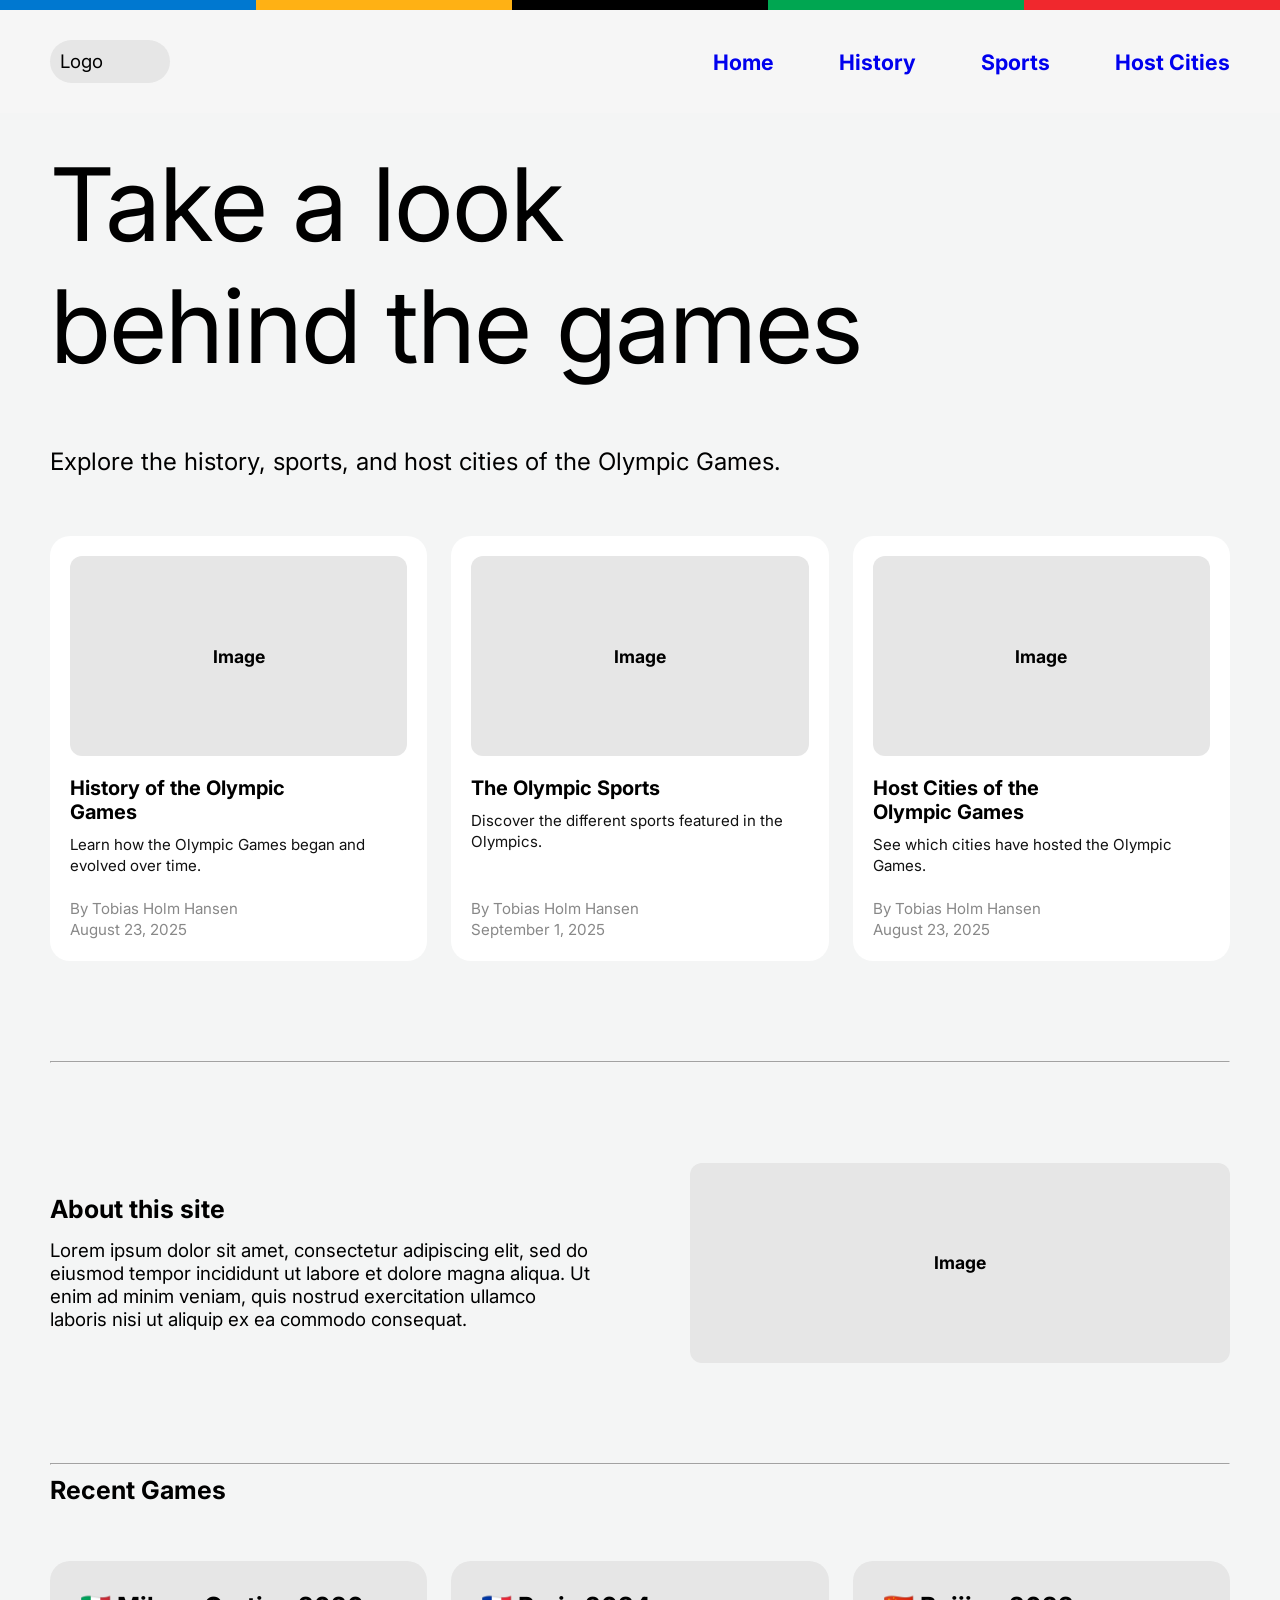
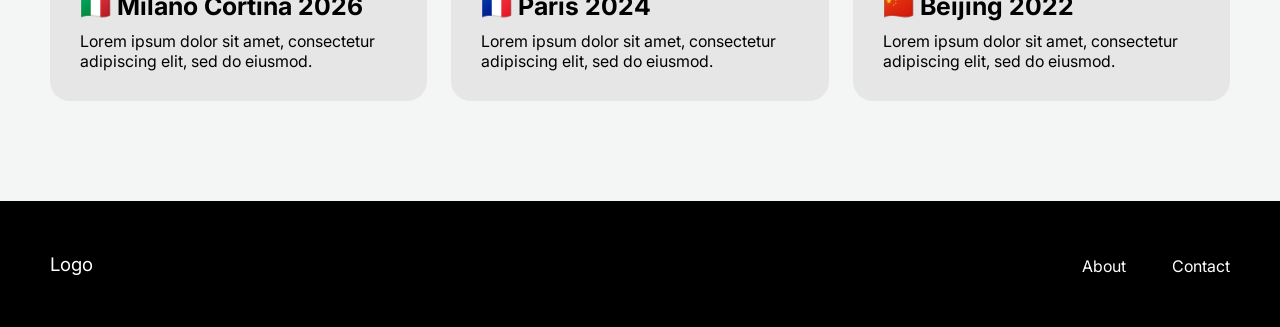
==== index.html @ b589bd87 "Initial commit" ====
<!DOCTYPE html>
<html lang="en">
<head>
    <link rel="stylesheet" type="text/css" href="styles.css">
    <meta charset="UTF-8">
    <title>Title</title>
</head>
<body>
<section class="top-brand-line">
    <div id="brand-color-1"></div>
    <div id="brand-color-2"></div>
    <div id="brand-color-3"></div>
    <div id="brand-color-4"></div>
    <div id="brand-color-5"></div>
</section>
<header>
    <div id="logo">
        <p>Logo</p>
    </div>
    <div>
        <nav class="main-navigation">
            <a href="index.html">Home</a>
            <a href="history.html">History</a>
            <a href="sports.html">Sports</a>
            <a href="host-cities.html">Host Cities</a>
        </nav>
    </div>
</header>
<main>
    <section class="front-page-hero">
        <h1 id="front-page-hero-text">Take a look behind the games</h1>
        <p class="front-page-hero-subtext">Explore the history, sports, and host cities of the Olympic Games.</p>
    </section>
    <section>
        <div class="highlighted-content-cards">
            <article class="card">
                <div class="card-image-placeholder">Image</div>
                <div class="card-content">
                    <h3 class="card-title">History of the Olympic Games</h3>
                    <p class="card-description">Learn how the Olympic Games began and evolved over time.</p>
                </div>
                <div class="card-meta">
                    <p>By Tobias Holm Hansen</p>
                    <p>August 23, 2025</p>
                </div>
            </article>
            <article class="card">
                <div class="card-image-placeholder">Image</div>
                <div class="card-content">
                    <h3 class="card-title">The Olympic Sports</h3>
                    <p class="card-description">Discover the different sports featured in the Olympics.</p>
                </div>
                <div class="card-meta">
                    <p>By Tobias Holm Hansen</p>
                    <p>September 1, 2025</p>
                </div>
            </article>
            <article class="card">
                <div class="card-image-placeholder">Image</div>
                <div class="card-content">
                    <h3 class="card-title">Host Cities of the Olympic Games</h3>
                    <p class="card-description">See which cities have hosted the Olympic Games.</p>
                </div>
                <div class="card-meta">
                    <p>By Tobias Holm Hansen</p>
                    <p>August 23, 2025</p>
                </div>
            </article>
        </div>
    </section>
    <hr>
    <section class="front-page-about-section">
        <div id="front-page-about-text">
            <h3>About this site</h3>
            <p>Lorem ipsum dolor sit amet, consectetur adipiscing elit, sed do eiusmod tempor incididunt ut labore et dolore magna aliqua. Ut enim ad minim veniam, quis nostrud exercitation ullamco laboris nisi ut aliquip ex ea commodo consequat.</p>
        </div>
        <div id="front-page-about-image">
            <div class="card-image-placeholder">Image</div>
        </div>
    </section>
    <hr>
    <h3>Recent Games</h3>
    <section id="recent-games-section">
        <div class="recent-games-card">
            <h3>🇮🇹 Milano Cortina 2026</h3>
            <p>Lorem ipsum dolor sit amet, consectetur adipiscing elit, sed do eiusmod.</p>
        </div>
        <div class="recent-games-card">
            <h3>🇫🇷 Paris 2024</h3>
            <p>Lorem ipsum dolor sit amet, consectetur adipiscing elit, sed do eiusmod.</p>
        </div>
        <div class="recent-games-card">
            <h3>🇨🇳 Beijing 2022</h3>
            <p>Lorem ipsum dolor sit amet, consectetur adipiscing elit, sed do eiusmod.</p>
        </div>
    </section>
</main>
<footer>
    <div>
        <p>Logo</p>
    </div>
    <div></div>
        <nav>
            <a class="footer-link" href="about.html">About</a>
            <a class="footer-link" href="contact.html">Contact</a>
        </nav>
    </div>
</footer>
</body>
</html>
---- styles.css ----
@font-face {
    font-family: "Inter";
    src: url('assets/Inter_18pt-Bold.ttf');
    font-weight: 700;
}

@font-face {
    font-family: "Inter";
    src: url('assets/Inter_18pt-Regular.ttf');
    font-weight: 400;
}

@font-face {
    font-family: "Inter";
    src: url('assets/Inter_18pt-Thin.ttf');
    font-weight: 200;
}

body {
    font-family: Inter;
    font-size: 16pt;
    margin: 0;
    background-color: #f4f5f5;
}

h3{
    margin: 0px;
}

p{
    font-size: 14pt;
    margin: 0;
}

a{
    text-decoration: none;
}

hr{
    border-color: #F6F6F6;
}

main{
    padding-left: 50px;
    padding-right: 50px;
}

#logo p{
    background-color: #e6e6e6;
    border-radius: 100px;
    width: 100px;
    padding: 10px 10px 10px 10px;
}

.highlighted-content-cards {
    display: grid;
    grid-template-columns: repeat(3, 1fr);
    grid-template-rows: 1fr;
    grid-column-gap: 24px;
    margin-bottom: 100px;
}

.card{
    background-color: #ffffff;
    border-radius: 20px;
    padding: 20px;
    flex: 1;
    display: flex;
    flex-direction: column;
}

.card-image-placeholder{
    background-color: #e6e6e6;
    height: 200px;
    border-radius: 12px;
    display: flex;
    align-items: center;
    justify-content: center;
    font-weight: 700;
    font-size: 1.1rem;
}

.card-title{
    font-size: 1.25rem;
    font-weight: 700;
    margin: 20px 0 10px 0;
    width: 70%;
}

.card-description{
    font-size: 0.95rem;
    color: #111;
    line-height: 1.4;
    margin: 0;
}

.card-content {
    flex-grow: 1; /* Pushes the footer down if descriptions are unequal lengths */
    margin-bottom: 20px;
}

.card-meta p{
    color: #888888;
    margin: 2px 0;
    font-size: 0.95rem;
}

header{
    background-color: #F6F6F6;
    padding: 30px 50px;
    display: flex;
    align-items: center;
    justify-content: space-between;
}

footer{
    background-color: black;
    padding: 50px 50px 50px 50px;
    display: flex;
    align-items: center;
    justify-content: space-between;
    color: white;
}

.footer-link{
    font-size: 12pt;
    color: white;
    margin-left: 40px;
}

.main-navigation{
    font-size: 16pt;
    font-weight: 700;
}

.main-navigation a{
    margin-left: 60px;
}

.main-navigation a:visited {
    text-decoration: none;
    color: black;
}

.main-navigation a:hover {
    text-decoration: none;
    color: gray;
}

.top-brand-line{
    display: flex;
    height: 10px;
}

#brand-color-1{
    background-color: #0078D0;
    width: 20%;
}

#brand-color-2{
    background-color: #FFB114;
    width: 20%;
}

#brand-color-3{
    background-color: #000000;
    width: 20%;
}

#brand-color-4{
    background-color: #00A651;
    width: 20%;
}

#brand-color-5{
    background-color: #F0282D;
    width: 20%;
}

#front-page-hero-text{
    font-size: 76pt;
    width: 70%;
    margin-top: 30px;
    margin-bottom: 60px;
    font-weight: 400;
    letter-spacing: -2px;
}

.front-page-hero-subtext{
    font-size: 24px;
    margin-bottom: 60px;
}

.front-page-about-section{
    display: grid;
    grid-template-columns: repeat(2, 1fr);
    grid-template-rows: 1fr;
    grid-column-gap: 100px;
    margin-top: 100px;
    margin-bottom: 100px;
    align-items: center;
}

#front-page-about-text p{
    margin-top: 15px;
}

#recent-games-section{
    display: grid;
    grid-template-columns: repeat(3, 1fr);
    grid-template-rows: 1fr;
    grid-column-gap: 24px;
    margin-bottom: 100px;
    margin-top: 56px;
}

.recent-games-card{
    background-color: #e6e6e6;
    border-radius: 20px;
    padding: 30px 30px 30px 30px;
}

.recent-games-card p{
    font-size: 16px;
    margin-top: 10px;
}

.page-title-area{
    margin-right: 50%;
}

.post-title{
    font-size: 62pt;
    font-weight: 400;
    letter-spacing: -2px;
    margin: 30px 0 30px 0;
}

.page-title{
    font-size: 62pt;
    font-weight: 400;
    letter-spacing: -2px;
    margin: 140px 0 140px 0;
}

.page-meta{
    font-size:10pt;
    color: #888888;
    margin-bottom: 30px;
}

.post-content{
    margin-bottom: 80px;
}

.post-content-text-paragraph{
    margin-top: 30px;
}
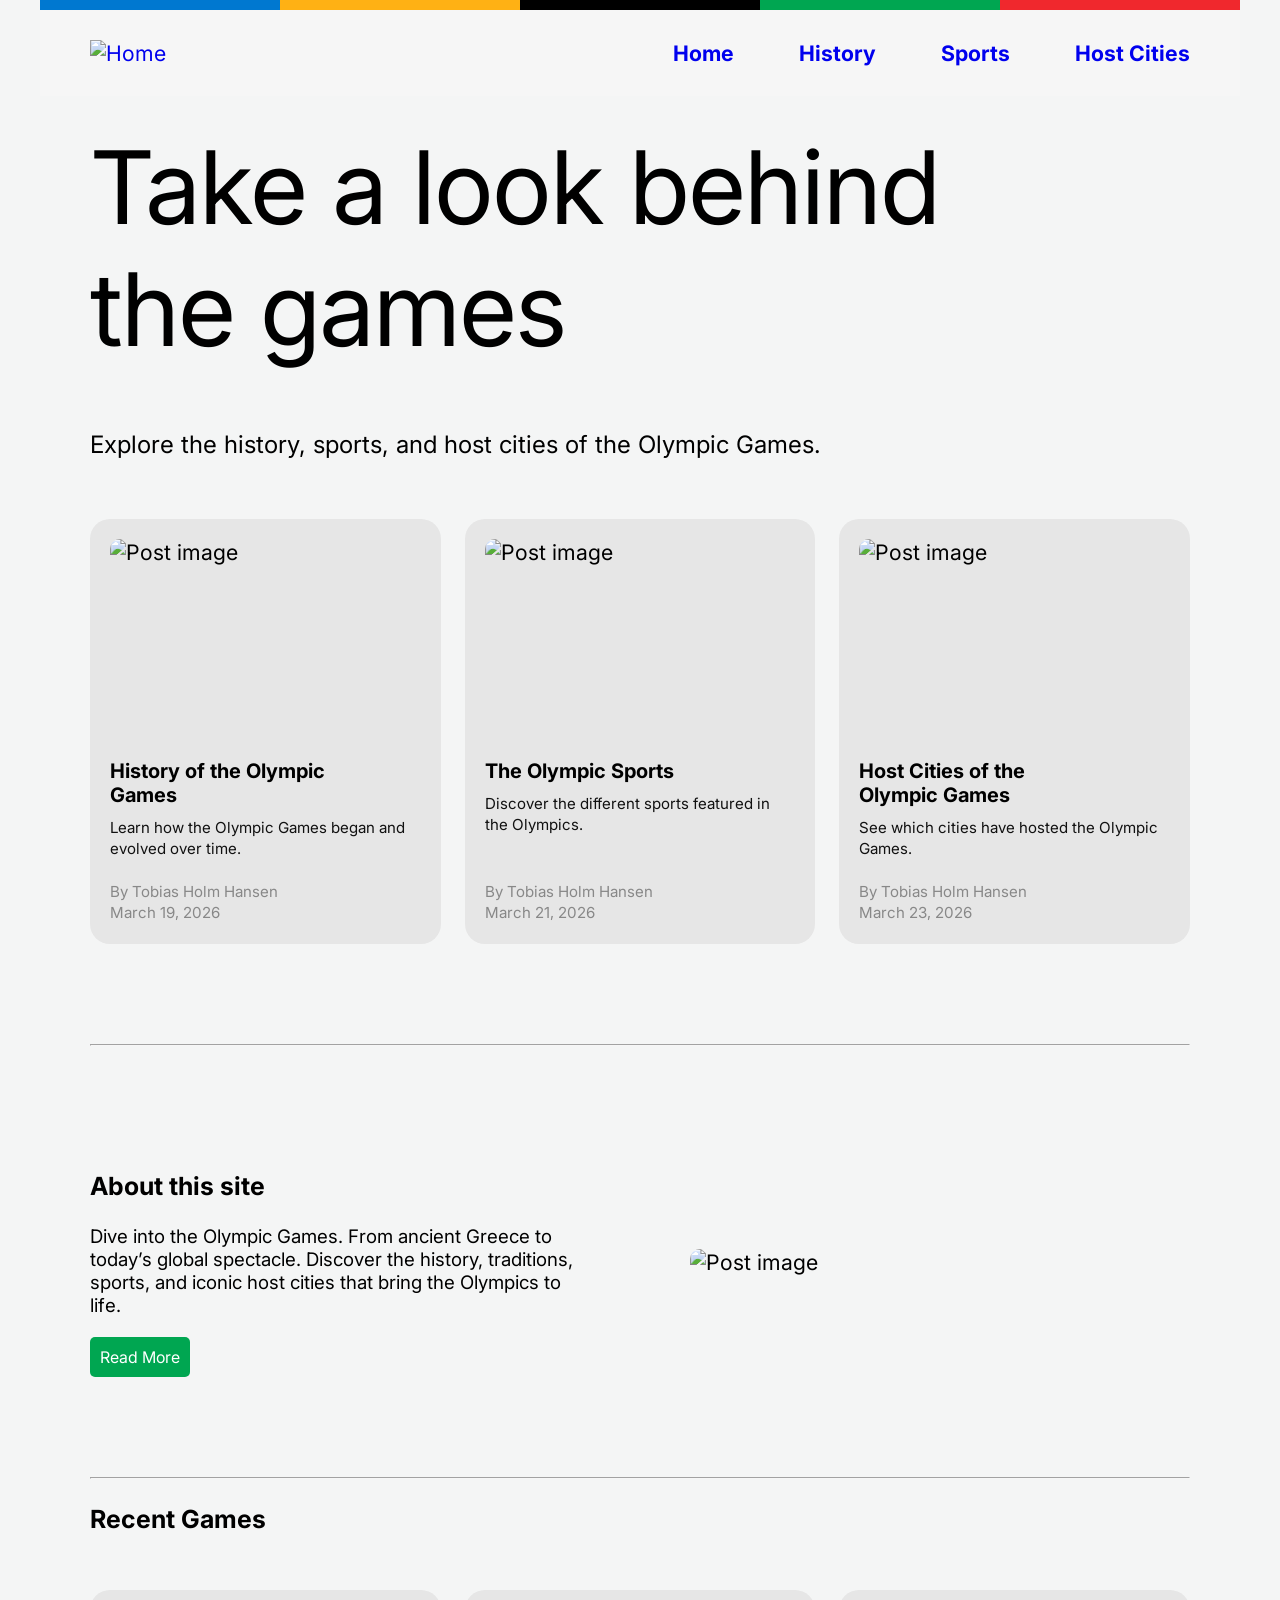
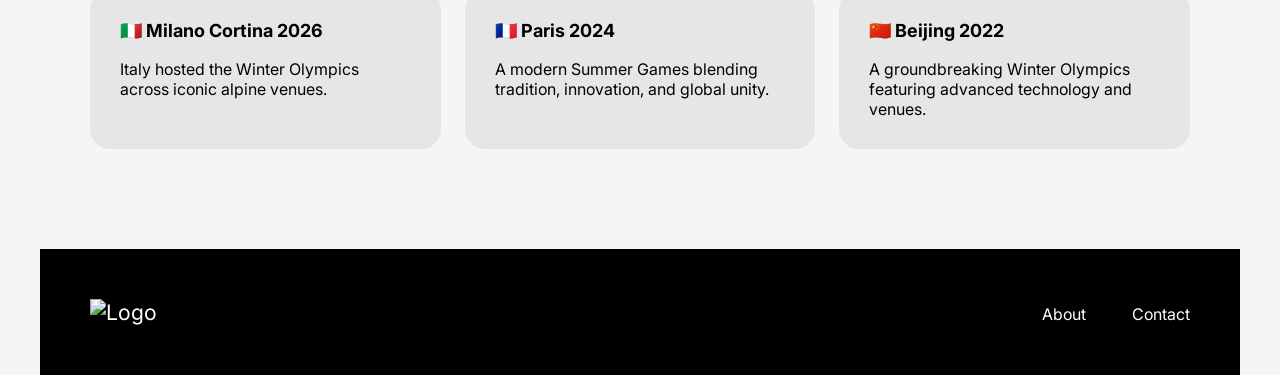
==== commit 100d2d11: "Add files via upload" ====
--- a/index.html
+++ b/index.html
@@ -14,17 +14,20 @@
     <div id="brand-color-5"></div>
 </section>
 <header>
-    <div id="logo">
-        <p>Logo</p>
+    <div id="header-logo">
+        <a href="index.html">
+            <img src="assets/olympic-hub-logo-01.png" alt="Home">
+        </a>
     </div>
-    <div>
-        <nav class="main-navigation">
-            <a href="index.html">Home</a>
-            <a href="history.html">History</a>
-            <a href="sports.html">Sports</a>
-            <a href="host-cities.html">Host Cities</a>
-        </nav>
-    </div>
+
+    <button class="menu-toggle">☰</button>
+
+    <nav class="main-navigation">
+        <a href="index.html">Home</a>
+        <a href="history.html">History</a>
+        <a href="sports.html">Sports</a>
+        <a href="host-cities.html">Host Cities</a>
+    </nav>
 </header>
 <main>
     <section class="front-page-hero">
@@ -33,37 +36,37 @@
     </section>
     <section>
         <div class="highlighted-content-cards">
-            <article class="card">
-                <div class="card-image-placeholder">Image</div>
+            <article class="card card-1" onclick="location.href='history.html';" style="cursor: pointer;">
+                <img class="card-image" src="assets/post-image-03.webp" alt="Post image">
                 <div class="card-content">
                     <h3 class="card-title">History of the Olympic Games</h3>
                     <p class="card-description">Learn how the Olympic Games began and evolved over time.</p>
                 </div>
                 <div class="card-meta">
                     <p>By Tobias Holm Hansen</p>
-                    <p>August 23, 2025</p>
+                    <p>March 19, 2026</p>
                 </div>
             </article>
-            <article class="card">
-                <div class="card-image-placeholder">Image</div>
+            <article class="card card-2" onclick="location.href='sports.html';" style="cursor: pointer;">
+                <img class="card-image" src="assets/post-image-02.webp" alt="Post image">
                 <div class="card-content">
                     <h3 class="card-title">The Olympic Sports</h3>
                     <p class="card-description">Discover the different sports featured in the Olympics.</p>
                 </div>
                 <div class="card-meta">
                     <p>By Tobias Holm Hansen</p>
-                    <p>September 1, 2025</p>
+                    <p>March 21, 2026</p>
                 </div>
             </article>
-            <article class="card">
-                <div class="card-image-placeholder">Image</div>
+            <article class="card card-3" onclick="location.href='host-cities.html';" style="cursor: pointer;">
+                <img class="card-image" src="assets/post-image-01.webp" alt="Post image">
                 <div class="card-content">
                     <h3 class="card-title">Host Cities of the Olympic Games</h3>
                     <p class="card-description">See which cities have hosted the Olympic Games.</p>
                 </div>
                 <div class="card-meta">
                     <p>By Tobias Holm Hansen</p>
-                    <p>August 23, 2025</p>
+                    <p>March 23, 2026</p>
                 </div>
             </article>
         </div>
@@ -72,10 +75,11 @@
     <section class="front-page-about-section">
         <div id="front-page-about-text">
             <h3>About this site</h3>
-            <p>Lorem ipsum dolor sit amet, consectetur adipiscing elit, sed do eiusmod tempor incididunt ut labore et dolore magna aliqua. Ut enim ad minim veniam, quis nostrud exercitation ullamco laboris nisi ut aliquip ex ea commodo consequat.</p>
+            <p>Dive into the Olympic Games. From ancient Greece to today’s global spectacle. Discover the history, traditions, sports, and iconic host cities that bring the Olympics to life.</p>
+            <a href="about.html" class="read-more-button">Read More</a>
         </div>
         <div id="front-page-about-image">
-            <div class="card-image-placeholder">Image</div>
+            <img class="card-image" src="assets/about-image-01.webp" alt="Post image">
         </div>
     </section>
     <hr>
@@ -83,21 +87,21 @@
     <section id="recent-games-section">
         <div class="recent-games-card">
             <h3>🇮🇹 Milano Cortina 2026</h3>
-            <p>Lorem ipsum dolor sit amet, consectetur adipiscing elit, sed do eiusmod.</p>
+            <p>Italy hosted the Winter Olympics across iconic alpine venues.</p>
         </div>
         <div class="recent-games-card">
             <h3>🇫🇷 Paris 2024</h3>
-            <p>Lorem ipsum dolor sit amet, consectetur adipiscing elit, sed do eiusmod.</p>
+            <p>A modern Summer Games blending tradition, innovation, and global unity.</p>
         </div>
         <div class="recent-games-card">
             <h3>🇨🇳 Beijing 2022</h3>
-            <p>Lorem ipsum dolor sit amet, consectetur adipiscing elit, sed do eiusmod.</p>
+            <p>A groundbreaking Winter Olympics featuring advanced technology and venues.</p>
         </div>
     </section>
 </main>
 <footer>
-    <div>
-        <p>Logo</p>
+    <div id="footer-logo">
+        <img src="assets/olympic-hub-logo-02.png" alt="Logo">
     </div>
     <div></div>
         <nav>
@@ -106,5 +110,13 @@
         </nav>
     </div>
 </footer>
+<script>
+    const toggle = document.querySelector('.menu-toggle');
+    const nav = document.querySelector('.main-navigation');
+
+    toggle.addEventListener('click', () => {
+        nav.classList.toggle('active');
+    });
+</script>
 </body>
 </html>
--- a/styles.css
+++ b/styles.css
@@ -19,15 +19,17 @@
 body {
     font-family: Inter;
     font-size: 16pt;
+    background-color: #f4f5f5;
+    max-width: 1200px;
+    margin: 0 auto;
+}
+
+p{
+    font-size: 14pt;
     margin: 0;
-    background-color: #f4f5f5;
-}
-
-h3{
-    margin: 0px;
-}
-
-p{
+}
+
+li{
     font-size: 14pt;
     margin: 0;
 }
@@ -61,23 +63,25 @@
 }
 
 .card{
-    background-color: #ffffff;
+    background-color: #e6e6e6;
     border-radius: 20px;
     padding: 20px;
     flex: 1;
     display: flex;
     flex-direction: column;
-}
-
-.card-image-placeholder{
-    background-color: #e6e6e6;
-    height: 200px;
-    border-radius: 12px;
-    display: flex;
-    align-items: center;
-    justify-content: center;
-    font-weight: 700;
-    font-size: 1.1rem;
+    transition: background-color 0.3s ease;
+}
+
+.card-1:hover {
+    background-color: #FFB114;
+}
+
+.card-2:hover {
+    background-color: #00A651;
+}
+
+.card-3:hover {
+    background-color: #0078D0;
 }
 
 .card-title{
@@ -179,7 +183,7 @@
 
 #front-page-hero-text{
     font-size: 76pt;
-    width: 70%;
+    width: 80%;
     margin-top: 30px;
     margin-bottom: 60px;
     font-weight: 400;
@@ -225,8 +229,13 @@
     margin-top: 10px;
 }
 
+.recent-games-card h3{
+    font-size: 18px;
+    margin-top: 0;
+}
+
 .page-title-area{
-    margin-right: 50%;
+    margin-right: 30%;
 }
 
 .post-title{
@@ -255,4 +264,205 @@
 
 .post-content-text-paragraph{
     margin-top: 30px;
+}
+
+#text-only-button{
+    font-size: 14pt;
+    color: #0078D0;
+}
+
+.read-more-button{
+    display: inline-block;
+    background-color: #00A651;
+    color: white;
+    font-size: 12pt;
+    padding: 10px;
+    margin-top: 20px;
+    border-radius: 5px;
+}
+
+.read-more-button:hover{
+    display: inline-block;
+    background-color: #0078D0;
+    color: white;
+    font-size: 12pt;
+    padding: 10px;
+    margin-top: 20px;
+}
+
+#header-logo img{
+    width: 150px;
+    height: auto;
+}
+
+#footer-logo img{
+    width: 200px;
+    height: auto;
+}
+
+.fs-input{
+    background-color: #e6e6e6;
+    width: 100%;
+    border-radius: 100px;
+    border-width: 0;
+    font-size: 16px;
+    padding: 15px 20px;
+    margin-top: 10px;
+}
+
+.fs-button{
+    background-color: #00A651;
+    width: 100%;
+    border-radius: 100px;
+    border-width: 0;
+    font-size: 18px;
+    padding-top: 15px;
+    padding-bottom: 15px;
+    margin-top: 30px;
+}
+
+.fs-label{
+    font-size: 18px;
+}
+
+.fs-field{
+    margin-top: 30px;
+}
+
+.fs-input,
+.fs-button {
+    box-sizing: border-box;
+}
+
+textarea.fs-input {
+    resize: none;
+}
+
+textarea.fs-input {
+    height: 150px;
+    border-radius: 30px;
+}
+
+.contact-form{
+    margin-top: 40px;
+}
+
+.post-image {
+    width: 100%;
+    height: 550px;
+    object-fit: cover;
+    border-radius: 10px;
+}
+
+.card-image {
+    width: 100%;
+    height: 200px;
+    object-fit: cover;
+    border-radius: 10px;
+}
+
+.menu-toggle {
+    display: none;
+    font-size: 28px;
+    background: none;
+    border: none;
+    cursor: pointer;
+}
+
+@media (max-width: 768px) {
+    .highlighted-content-cards,
+    #recent-games-section {
+        grid-template-columns: 1fr;
+    }
+
+    .front-page-about-section {
+        grid-template-columns: 1fr;
+        gap: 30px;
+    }
+
+    #front-page-hero-text {
+        font-size: 56px;
+        width: 80%;
+    }
+
+    .post-title,
+    .page-title {
+        font-size: 36px;
+        margin: 40px 0;
+    }
+
+    .main {
+        padding-left: 20px;
+        padding-right: 20px;
+    }
+
+    .header{
+        padding: 20px;
+        flex-direction: column;
+        align-items: flex-start;
+        gap: 20px;
+    }
+
+    .main-navigation {
+        flex-direction: column;
+        gap: 10px;
+    }
+
+    .main-navigation a {
+        margin-left: 0;
+    }
+
+    .card{
+        margin-bottom: 30px;
+    }
+
+    .recent-games-card{
+        margin-bottom: 30px;
+    }
+
+    .menu-toggle {
+        display: block;
+        z-index: 1001;
+    }
+
+    .main-navigation {
+        position: fixed;
+        top: 0;
+        left: 0;
+        width: 100%;
+        height: auto;
+
+        background-color: white;
+
+        display: flex;
+        flex-direction: column;
+        align-items: center;
+
+        padding: 80px 0px 20px 0px;
+
+        transform: translateY(-100%); /* hidden above screen */
+        transition: transform 0.3s ease;
+
+        z-index: 1000;
+
+        box-shadow: 0 4px 20px rgba(0,0,0,0.2);
+    }
+
+    .main-navigation.active {
+        transform: translateY(0);
+    }
+
+    .header {
+        flex-direction: column;
+        align-items: flex-start;
+    }
+
+    .main-navigation a {
+        margin: 10px 0;
+        font-size: 18px;
+    }
+
+    header {
+        flex-direction: row;
+    }
 }
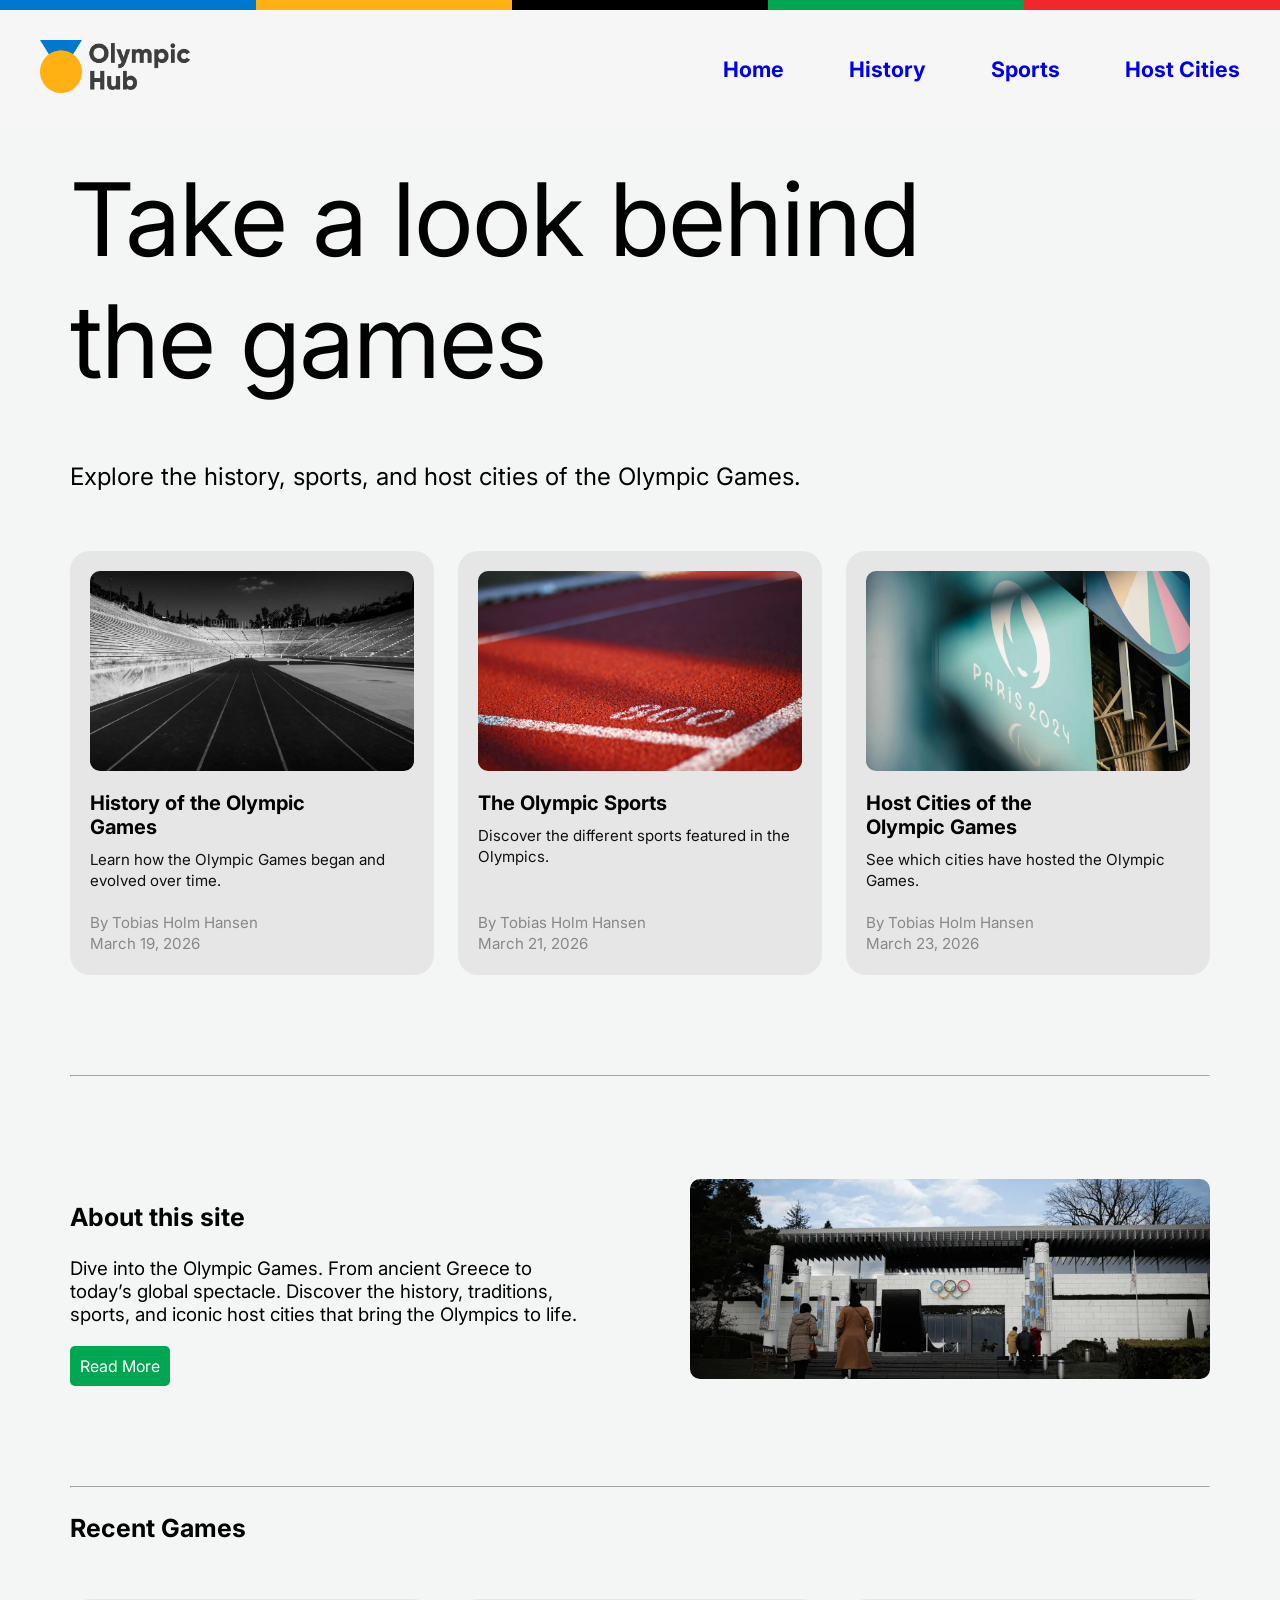
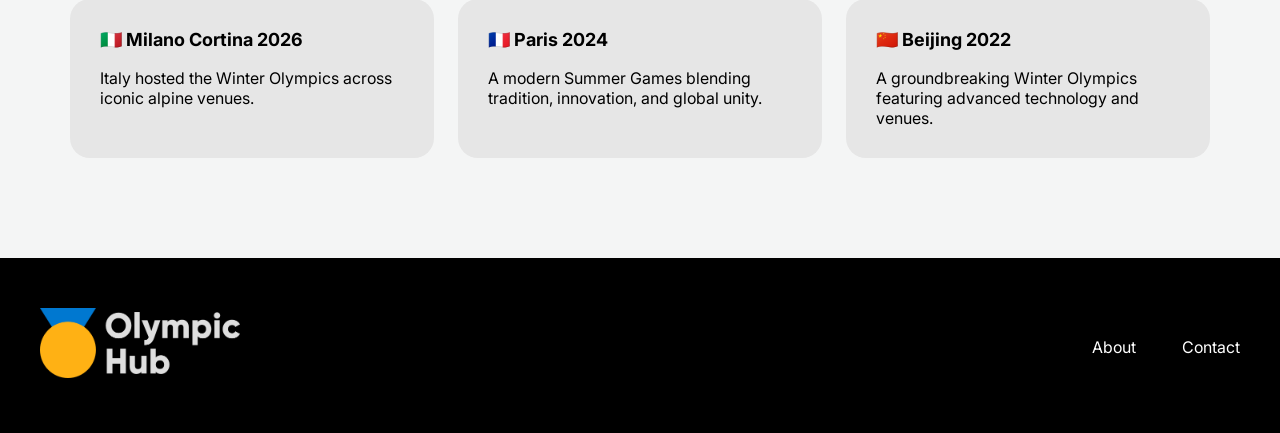
==== commit 26effa75: "Add files via upload" ====
--- a/index.html
+++ b/index.html
@@ -14,6 +14,7 @@
     <div id="brand-color-5"></div>
 </section>
 <header>
+    <div class="container">
     <div id="header-logo">
         <a href="index.html">
             <img src="assets/olympic-hub-logo-01.png" alt="Home">
@@ -28,8 +29,10 @@
         <a href="sports.html">Sports</a>
         <a href="host-cities.html">Host Cities</a>
     </nav>
+    </div>
 </header>
 <main>
+    <div class="container">
     <section class="front-page-hero">
         <h1 id="front-page-hero-text">Take a look behind the games</h1>
         <p class="front-page-hero-subtext">Explore the history, sports, and host cities of the Olympic Games.</p>
@@ -98,8 +101,10 @@
             <p>A groundbreaking Winter Olympics featuring advanced technology and venues.</p>
         </div>
     </section>
+    </div>
 </main>
 <footer>
+    <div class="container">
     <div id="footer-logo">
         <img src="assets/olympic-hub-logo-02.png" alt="Logo">
     </div>
@@ -108,6 +113,7 @@
             <a class="footer-link" href="about.html">About</a>
             <a class="footer-link" href="contact.html">Contact</a>
         </nav>
+    </div>
     </div>
 </footer>
 <script>
--- a/styles.css
+++ b/styles.css
@@ -20,8 +20,13 @@
     font-family: Inter;
     font-size: 16pt;
     background-color: #f4f5f5;
+    margin: 0;
+}
+
+.container {
     max-width: 1200px;
     margin: 0 auto;
+    padding: 0 20px;
 }
 
 p{
@@ -109,21 +114,27 @@
     font-size: 0.95rem;
 }
 
-header{
+header {
     background-color: #F6F6F6;
-    padding: 30px 50px;
+}
+
+header .container {
     display: flex;
     align-items: center;
     justify-content: space-between;
-}
-
-footer{
+    padding: 30px 20px;
+}
+
+footer {
     background-color: black;
-    padding: 50px 50px 50px 50px;
+    color: white;
+}
+
+footer .container {
     display: flex;
     align-items: center;
     justify-content: space-between;
-    color: white;
+    padding: 50px 20px;
 }
 
 .footer-link{
@@ -369,7 +380,7 @@
     cursor: pointer;
 }
 
-@media (max-width: 768px) {
+@media (max-width: 1000px) {
     .highlighted-content-cards,
     #recent-games-section {
         grid-template-columns: 1fr;
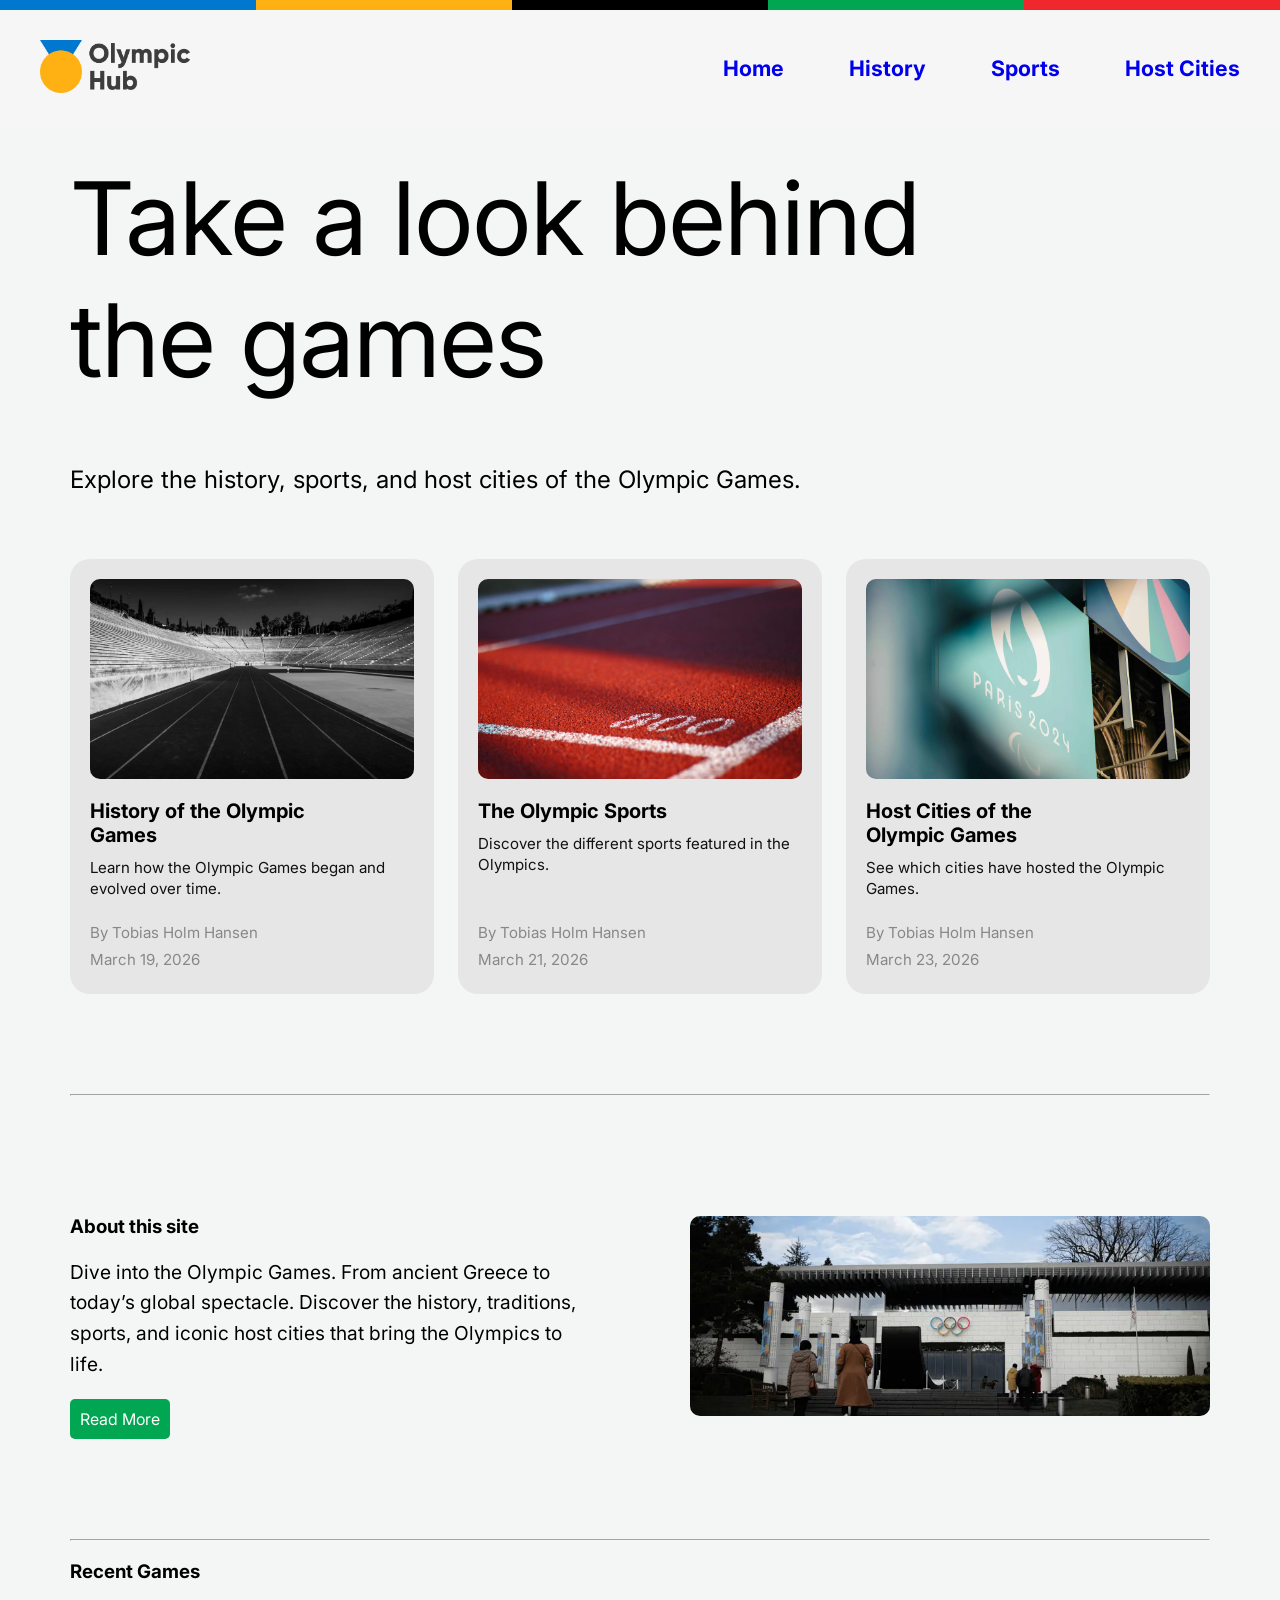
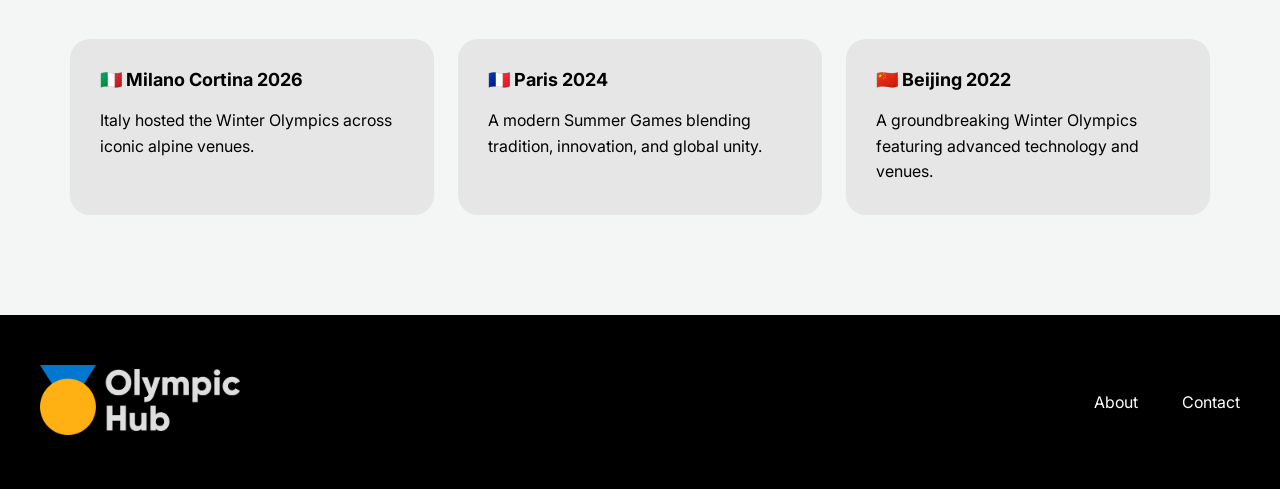
==== commit 5a470809: "Add files via upload" ====
--- a/index.html
+++ b/index.html
@@ -1,6 +1,7 @@
 <!DOCTYPE html>
 <html lang="en">
 <head>
+    <meta name="viewport" content="width=device-width, initial-scale=1.0">
     <link rel="stylesheet" type="text/css" href="styles.css">
     <meta charset="UTF-8">
     <title>Title</title>
--- a/styles.css
+++ b/styles.css
@@ -18,7 +18,7 @@
 
 body {
     font-family: Inter;
-    font-size: 16pt;
+    font-size: 16px;
     background-color: #f4f5f5;
     margin: 0;
 }
@@ -30,12 +30,13 @@
 }
 
 p{
-    font-size: 14pt;
+    font-size: 1.2rem;
     margin: 0;
+    line-height: 1.6;
 }
 
 li{
-    font-size: 14pt;
+    font-size: 1.2rem;
     margin: 0;
 }
 
@@ -138,7 +139,7 @@
 }
 
 .footer-link{
-    font-size: 12pt;
+    font-size: 1rem;
     color: white;
     margin-left: 40px;
 }
@@ -476,4 +477,8 @@
     header {
         flex-direction: row;
     }
+
+    body{
+        font-size: 18px;
+    }
 }
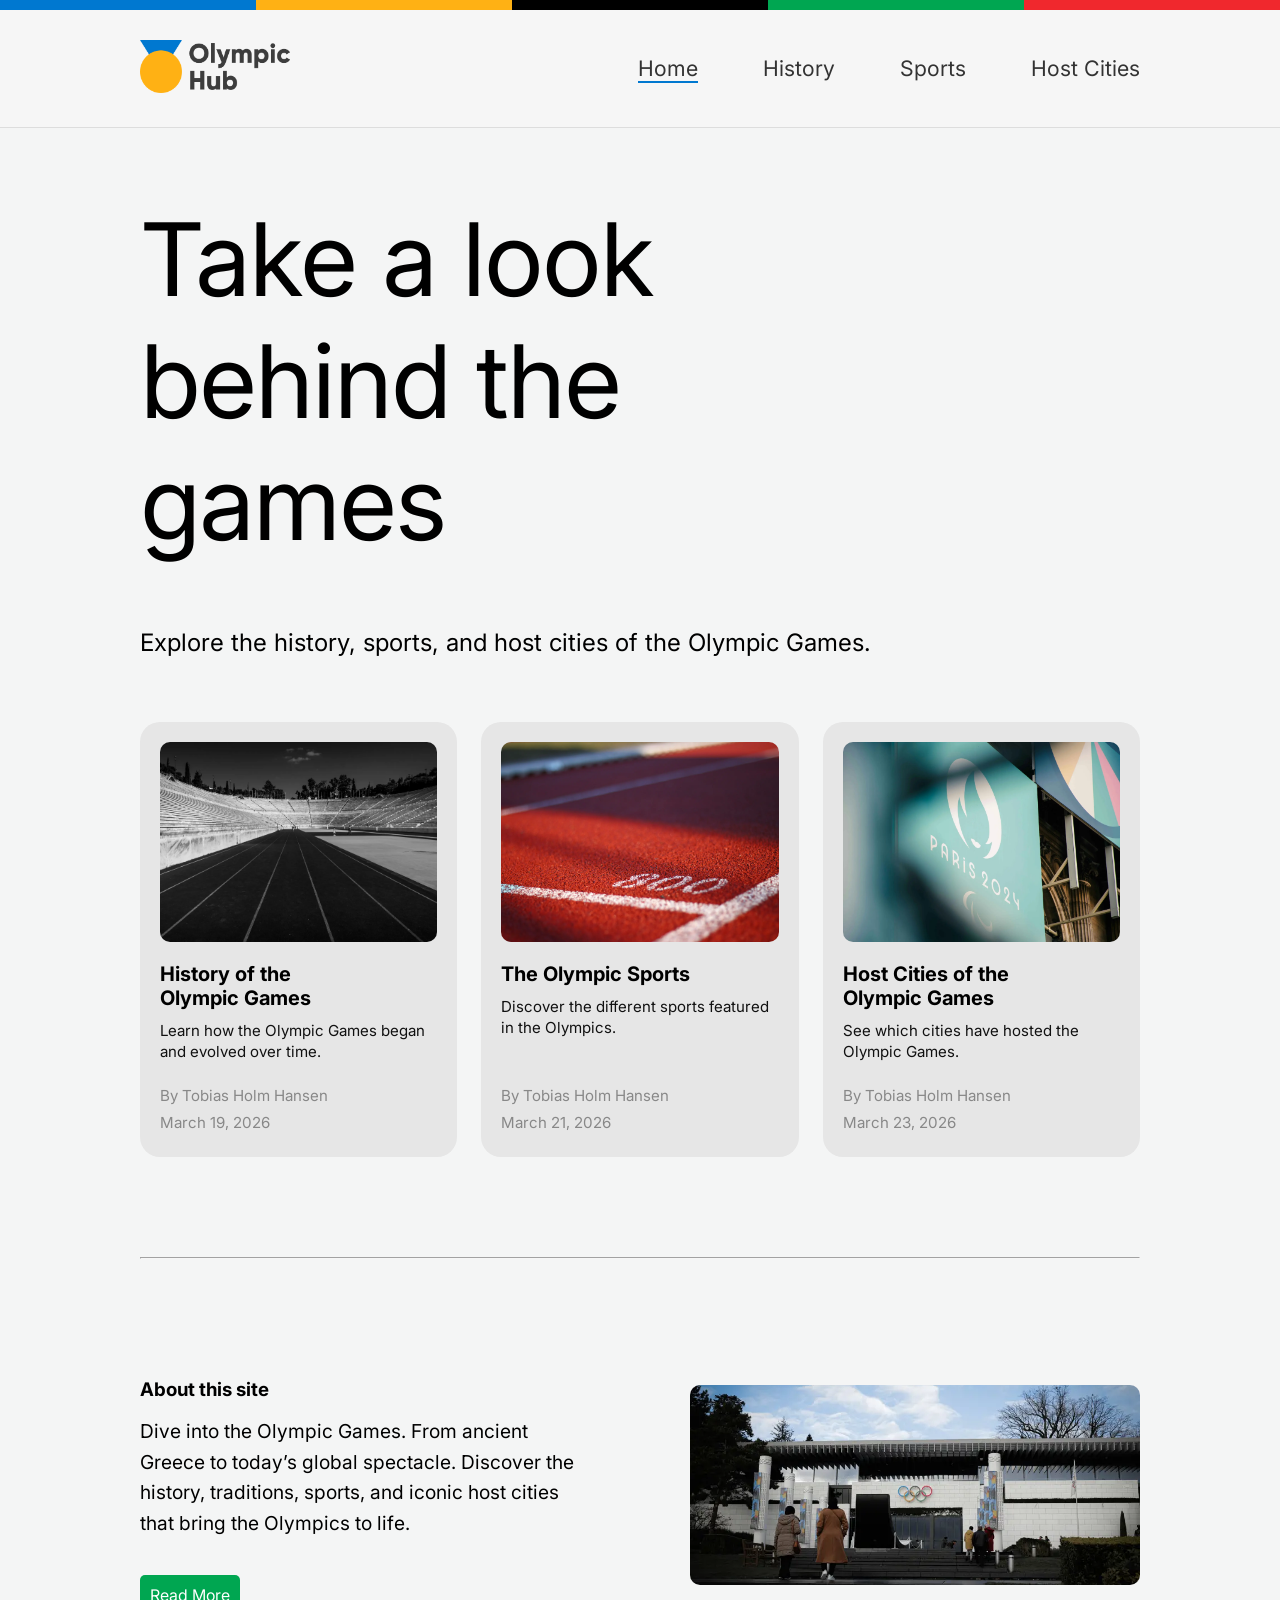
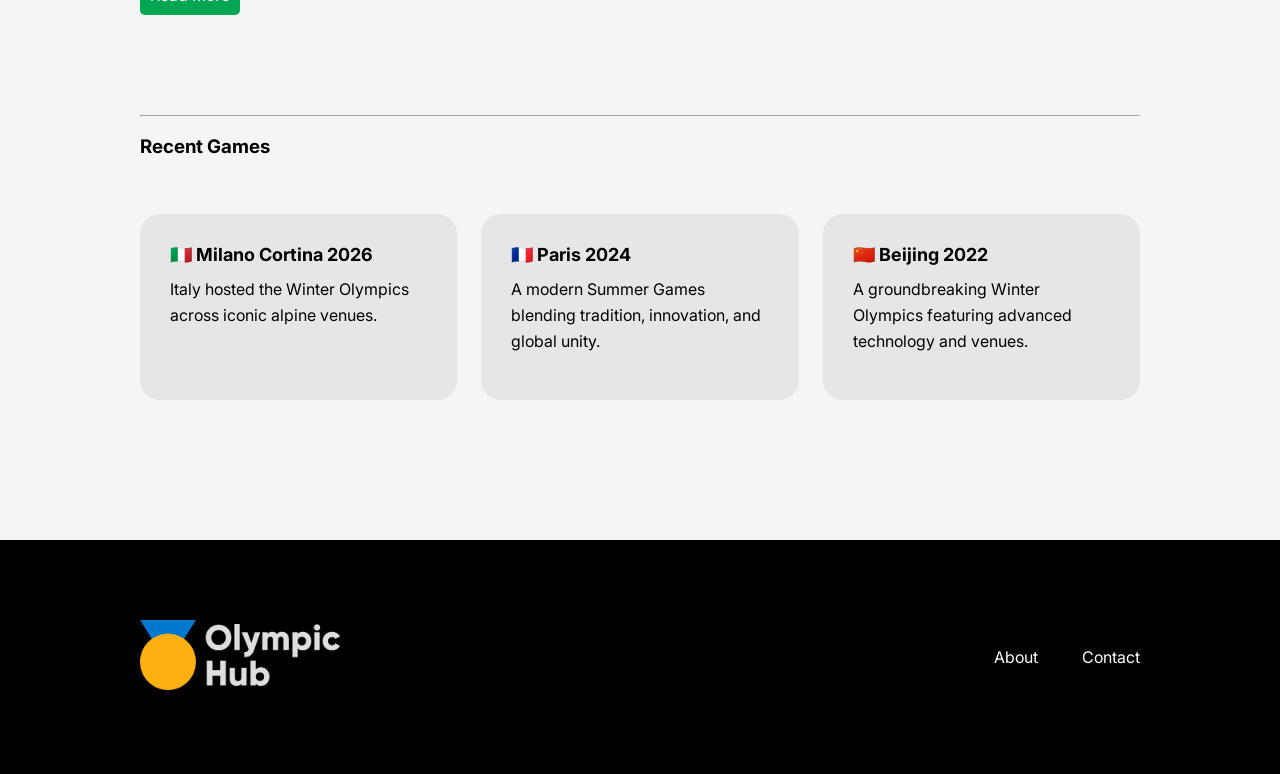
==== commit c98f08ce: "Add files via upload" ====
--- a/index.html
+++ b/index.html
@@ -25,7 +25,7 @@
     <button class="menu-toggle">☰</button>
 
     <nav class="main-navigation">
-        <a href="index.html">Home</a>
+        <a href="index.html" class="active">Home</a>
         <a href="history.html">History</a>
         <a href="sports.html">Sports</a>
         <a href="host-cities.html">Host Cities</a>
@@ -125,5 +125,15 @@
         nav.classList.toggle('active');
     });
 </script>
+<script>
+    document.querySelectorAll(".card").forEach(card => {
+        card.addEventListener("click", () => {
+            card.style.opacity = "0.8";
+            setTimeout(() => {
+                card.style.opacity = "1";
+            }, 150);
+        });
+    });
+</script>
 </body>
 </html>
--- a/styles.css
+++ b/styles.css
@@ -16,23 +16,35 @@
     font-weight: 200;
 }
 
+:root {
+    --blue: #0078D0;
+    --green: #00A651;
+    --yellow: #FFB114;
+    --light-gray: #e6e6e6;
+    --bg: #f4f5f5;
+}
+
 body {
     font-family: Inter;
     font-size: 16px;
-    background-color: #f4f5f5;
+    background-color: var(--bg);
     margin: 0;
 }
 
 .container {
-    max-width: 1200px;
+    max-width: 1000px;
     margin: 0 auto;
     padding: 0 20px;
 }
 
-p{
+p {
     font-size: 1.2rem;
-    margin: 0;
+    margin-bottom: 16px;
     line-height: 1.6;
+}
+
+h1, h2, h3 {
+    margin-bottom: 12px;
 }
 
 li{
@@ -48,9 +60,8 @@
     border-color: #F6F6F6;
 }
 
-main{
-    padding-left: 50px;
-    padding-right: 50px;
+main {
+    padding: 40px 0;
 }
 
 #logo p{
@@ -69,13 +80,17 @@
 }
 
 .card{
-    background-color: #e6e6e6;
+    background-color: var(--light-gray);
     border-radius: 20px;
     padding: 20px;
     flex: 1;
     display: flex;
     flex-direction: column;
-    transition: background-color 0.3s ease;
+    transition: all 0.3s ease;
+}
+
+.card:hover {
+    transform: translateY(-5px);
 }
 
 .card-1:hover {
@@ -117,6 +132,7 @@
 
 header {
     background-color: #F6F6F6;
+    border-bottom: 1px solid #ddd;
 }
 
 header .container {
@@ -129,6 +145,8 @@
 footer {
     background-color: black;
     color: white;
+    padding: 30px 20px;
+    text-align: center;
 }
 
 footer .container {
@@ -142,6 +160,20 @@
     font-size: 1rem;
     color: white;
     margin-left: 40px;
+}
+
+nav a {
+    margin-left: 20px;
+    color: #333;
+    font-weight: 500;
+}
+
+nav a:hover {
+    color: var(--blue);
+}
+
+nav a.active {
+    border-bottom: 2px solid var(--blue);
 }
 
 .main-navigation{
@@ -381,7 +413,15 @@
     cursor: pointer;
 }
 
-@media (max-width: 1000px) {
+@media (max-width: 900px) {
+    .highlighted-content-cards {
+        display: grid;
+        grid-template-columns: repeat(3, 1fr);
+        gap: 20px;
+    }
+}
+
+@media (max-width: 768px) {
     .highlighted-content-cards,
     #recent-games-section {
         grid-template-columns: 1fr;
@@ -393,7 +433,8 @@
     }
 
     #front-page-hero-text {
-        font-size: 56px;
+        font-size: 36px;
+        font-weight: 700;
         width: 80%;
     }
 
@@ -401,11 +442,6 @@
     .page-title {
         font-size: 36px;
         margin: 40px 0;
-    }
-
-    .main {
-        padding-left: 20px;
-        padding-right: 20px;
     }
 
     .header{
@@ -481,4 +517,18 @@
     body{
         font-size: 18px;
     }
+
+    main{
+        padding-left: 20px;
+        padding-right: 20px;
+    }
+
+    .post-image {
+        height: 250px;
+    }
+
+    #footer-logo img{
+        width: 100px;
+        height: auto;
+    }
 }
